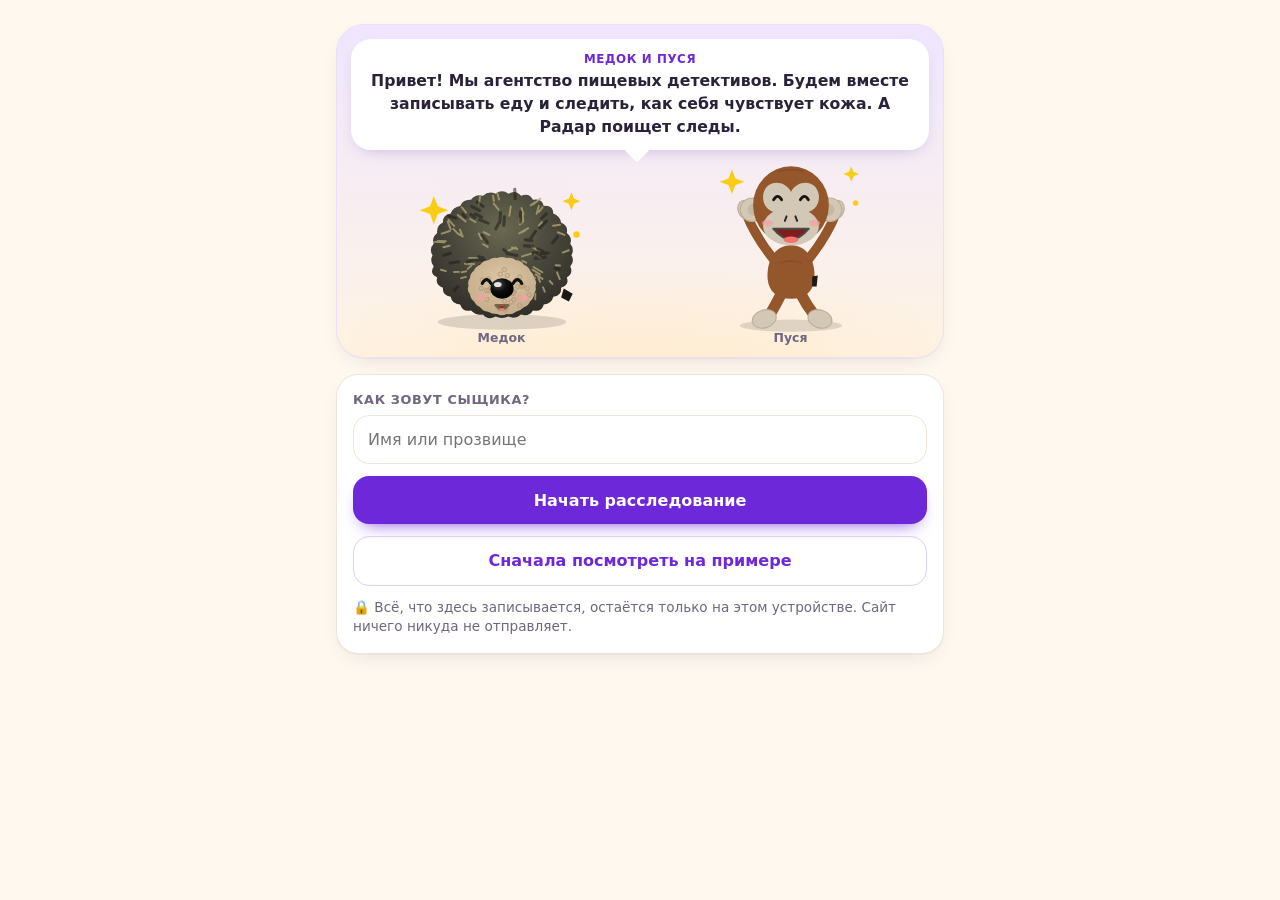
==== app/index.html @ 3711bc9a "v2: new app in app/ — PWA, radar, diary, doctor report, encrypted backup Rebuilt from scratch in app" ====
<!doctype html>
<html lang="ru">
<head>
  <meta charset="utf-8">
  <meta name="viewport" content="width=device-width, initial-scale=1, viewport-fit=cover">
  <!-- Приватность: браузеру запрещено ходить куда-либо, кроме самого сайта. Данные не могут уйти наружу. -->
  <meta http-equiv="Content-Security-Policy" content="default-src 'self'; script-src 'self'; style-src 'self' 'unsafe-inline'; img-src 'self' data: blob:; connect-src 'self'; font-src 'self'; object-src 'none'; base-uri 'self'; form-action 'none'">
  <meta name="referrer" content="no-referrer">
  <meta name="robots" content="noindex, nofollow">
  <title>Пищевой Детектив</title>
  <meta name="description" content="Дневник еды и кожи в игровой форме. Данные остаются на устройстве.">
  <meta name="theme-color" content="#6d28d9">
  <link rel="manifest" href="manifest.webmanifest">
  <link rel="icon" href="icons/icon.svg" type="image/svg+xml">
  <link rel="apple-touch-icon" href="icons/apple-touch-icon.png">
  <meta name="apple-mobile-web-app-capable" content="yes">
  <meta name="mobile-web-app-capable" content="yes">
  <meta name="apple-mobile-web-app-title" content="Детектив">
  <meta name="apple-mobile-web-app-status-bar-style" content="default">
  <link rel="stylesheet" href="styles.css">
  <script type="module" src="js/app.js"></script>
</head>
<body>
  <div class="app" id="app">
    <noscript>Для работы нужен JavaScript.</noscript>
  </div>
  <nav class="tabbar hidden" id="tabbar" aria-label="Разделы">
    <div class="tabbar-inner">
      <button class="tab" data-tab="today"><span class="ico">🏠</span>Сегодня</button>
      <button class="tab" data-tab="diary"><span class="ico">📅</span>Дневник</button>
      <button class="tab" data-tab="radar"><span class="ico">🔎</span>Радар</button>
      <button class="tab" data-tab="more"><span class="ico">⭐</span>Агентство</button>
    </div>
  </nav>
  <dialog class="sheet" id="sheet" aria-labelledby="sheetTitle"></dialog>
  <div class="toast" id="toast" role="status" aria-live="polite"></div>
</body>
</html>
---- app/styles.css ----
:root {
  color-scheme: light;
  --bg: #fff8ef;
  --card: #ffffff;
  --ink: #2a2238;
  --muted: #6f6680;
  --line: #efe5d8;
  --brand: #6d28d9;
  --brand-2: #8b5cf6;
  --brand-soft: #f1eafe;
  --amber: #f59e0b;
  --amber-soft: #fff3d6;
  --green: #16a34a;
  --green-soft: #e3f8e9;
  --red: #dc2626;
  --water: #0ea5e9;
  --water-soft: #e0f4fd;
  --c-veg: #22c55e;
  --c-prot: #f97316;
  --c-carb: #eab308;
  --c-fruit: #ec4899;
  --c-treat: #a855f7;
  --c-drink: #0ea5e9;
  --l0: #4ade80;
  --l1: #bef264;
  --l2: #fde047;
  --l3: #fb923c;
  --l4: #f43f5e;
  --radius: 22px;
  --shadow: 0 1px 0 rgba(42, 34, 56, .04), 0 8px 24px -12px rgba(42, 34, 56, .18);
  --tabbar: 72px;
  --font: ui-rounded, 'SF Pro Rounded', 'Nunito', system-ui, -apple-system, 'Segoe UI', Roboto, sans-serif;
}

* { box-sizing: border-box; }
html { -webkit-text-size-adjust: 100%; }
body {
  margin: 0;
  background: var(--bg);
  color: var(--ink);
  font: 16px/1.45 var(--font);
  -webkit-tap-highlight-color: transparent;
  overscroll-behavior-y: none;
}
button, input, textarea, select { font: inherit; color: inherit; }
button { cursor: pointer; border: 0; background: none; padding: 0; }
button:focus-visible, input:focus-visible, textarea:focus-visible { outline: 3px solid var(--brand-2); outline-offset: 2px; }
h1, h2, h3 { margin: 0; line-height: 1.2; letter-spacing: -.01em; }
h2 { font-size: 1.15rem; }
h3 { font-size: 1rem; }
p { margin: 0; }
.muted { color: var(--muted); }
.small { font-size: .85rem; }
.hidden { display: none !important; }

/* ---------- каркас ---------- */
.app {
  max-width: 640px;
  margin: 0 auto;
  padding: calc(env(safe-area-inset-top) + 8px) 16px calc(var(--tabbar) + env(safe-area-inset-bottom) + 24px);
  min-height: 100dvh;
}
.topbar {
  display: flex; align-items: center; justify-content: space-between; gap: 12px;
  padding: 8px 0 12px;
}
.brand { display: flex; align-items: center; gap: 10px; min-width: 0; }
.brand-badge {
  width: 40px; height: 40px; border-radius: 14px; flex: none;
  background: linear-gradient(135deg, var(--brand), var(--brand-2));
  display: grid; place-items: center; color: #fff; font-size: 22px;
  box-shadow: 0 6px 14px -6px var(--brand);
}
.brand > div:last-child { min-width: 0; }
.brand h1 { font-size: 1.05rem; font-weight: 800; }
.brand .sub { font-size: .78rem; color: var(--muted); white-space: nowrap; overflow: hidden; text-overflow: ellipsis; }
.stars-chip {
  display: flex; align-items: center; gap: 6px; flex: none;
  background: var(--amber-soft); color: #92400e; font-weight: 800;
  padding: 8px 12px; border-radius: 999px; font-size: .95rem;
}
.stars-chip .rank-emoji { font-size: 1.05rem; }

.view { display: grid; gap: 14px; animation: fade .25s ease; }
@keyframes fade { from { opacity: 0; transform: translateY(4px); } to { opacity: 1; transform: none; } }

.card {
  background: var(--card); border-radius: var(--radius); padding: 16px;
  box-shadow: var(--shadow); border: 1px solid var(--line);
}
.card-head { display: flex; align-items: center; justify-content: space-between; gap: 8px; margin-bottom: 12px; }
.card-head .hint { font-size: .8rem; color: var(--muted); }
.section-title { font-size: .78rem; font-weight: 800; text-transform: uppercase; letter-spacing: .06em; color: var(--muted); margin: 6px 4px -4px; }

/* ---------- нижняя навигация ---------- */
.tabbar {
  position: fixed; left: 0; right: 0; bottom: 0; z-index: 20;
  background: rgba(255, 255, 255, .92); backdrop-filter: blur(14px); -webkit-backdrop-filter: blur(14px);
  border-top: 1px solid var(--line);
  padding: 6px 8px calc(6px + env(safe-area-inset-bottom));
}
.tabbar-inner { max-width: 640px; margin: 0 auto; display: grid; grid-template-columns: repeat(4, 1fr); gap: 4px; }
.tab {
  display: grid; justify-items: center; gap: 2px; padding: 6px 4px; border-radius: 16px;
  font-size: .72rem; font-weight: 700; color: var(--muted);
}
.tab .ico { font-size: 1.4rem; line-height: 1; filter: grayscale(.6); opacity: .8; transition: transform .2s; }
.tab[aria-current='page'] { color: var(--brand); background: var(--brand-soft); }
.tab[aria-current='page'] .ico { filter: none; opacity: 1; transform: translateY(-1px) scale(1.08); }

/* ---------- сцена с маскотами ---------- */
.stage {
  position: relative; overflow: hidden;
  background:
    radial-gradient(120% 80% at 50% 120%, #ffe8c7 0%, transparent 60%),
    linear-gradient(180deg, #efe6ff 0%, #fff4e4 100%);
  border-radius: 28px; padding: 14px 14px 6px; border: 1px solid #eadff7;
  box-shadow: var(--shadow);
}
.bubble {
  position: relative; background: #fff; border-radius: 20px; padding: 12px 14px;
  font-size: .98rem; font-weight: 600; min-height: 64px;
  box-shadow: 0 6px 18px -10px rgba(76, 29, 149, .4);
}
.bubble .who { display: block; font-size: .74rem; font-weight: 800; color: var(--brand); text-transform: uppercase; letter-spacing: .05em; margin-bottom: 2px; }
.bubble::after {
  content: ''; position: absolute; bottom: -9px; width: 18px; height: 18px; background: #fff;
  transform: rotate(45deg); border-radius: 3px; left: var(--tail, 22%);
  transition: left .3s ease;
}
.mascots { display: flex; justify-content: space-around; align-items: flex-end; margin-top: 6px; }
.mascot-btn { position: relative; display: grid; justify-items: center; gap: 0; padding: 4px; border-radius: 20px; }
.mascot-btn .name { font-size: .78rem; font-weight: 800; color: var(--muted); margin-top: -4px; }
.mascot { display: block; overflow: visible; }
.stage .mascot.medok { width: clamp(112px, 30vw, 180px); height: auto; }
.stage .mascot.pusya { width: clamp(98px, 26vw, 156px); height: auto; }
.mascot .m-body { transform-origin: 50% 90%; transform-box: fill-box; }
.mascot.mood-cheer .m-body { animation: hop 1.1s ease-in-out infinite; }
.mascot.mood-happy .m-body { animation: breathe 3.5s ease-in-out infinite; }
.mascot.mood-calm .m-body { animation: breathe 4.5s ease-in-out infinite; }
.mascot.mood-think .m-body { animation: tilt 3s ease-in-out infinite; }
.mascot .m-eyes { animation: blink 5s infinite; transform-origin: center; transform-box: fill-box; }
.mascot .m-sparkles { animation: twinkle 1.4s ease-in-out infinite; transform-origin: center; transform-box: fill-box; }
.wiggle .m-body { animation: wiggle .6s ease !important; }
@keyframes breathe { 50% { transform: scale(1.025, .985); } }
@keyframes hop { 0%, 100% { transform: translateY(0); } 40% { transform: translateY(-8px) scale(1.02, .98); } 60% { transform: translateY(0) scale(1.03, .96); } }
@keyframes tilt { 50% { transform: rotate(-3deg); } }
@keyframes blink { 0%, 94%, 100% { transform: scaleY(1); } 97% { transform: scaleY(.1); } }
@keyframes twinkle { 50% { opacity: .35; transform: scale(.85); } }
@keyframes wiggle { 20% { transform: rotate(-7deg); } 45% { transform: rotate(6deg); } 70% { transform: rotate(-3deg); } }
@media (prefers-reduced-motion: reduce) {
  *, *::before, *::after { animation: none !important; transition: none !important; }
}

/* ---------- быстрые действия ---------- */
.quick { display: grid; grid-template-columns: repeat(4, 1fr); gap: 10px; }
.qbtn {
  display: grid; justify-items: center; align-content: center; gap: 4px;
  min-height: 92px; padding: 10px 4px; border-radius: 22px; font-weight: 800; font-size: .86rem;
  background: var(--card); border: 1px solid var(--line); box-shadow: var(--shadow);
  transition: transform .12s ease;
}
.qbtn:active { transform: scale(.96); }
.qbtn .ico { font-size: 1.9rem; line-height: 1; }
.qbtn.meal { background: linear-gradient(160deg, #fff, #fff1e0); }
.qbtn.skin { background: linear-gradient(160deg, #fff, #f1eafe); }
.qbtn.water { background: linear-gradient(160deg, #fff, #e0f4fd); }
.qbtn.clue { background: linear-gradient(160deg, #fff, #e3f8e9); }

.skin-quick { display: flex; gap: 10px; align-items: center; }
.skin-quick .q { flex: 1; }
.pill-btn {
  display: inline-flex; align-items: center; justify-content: center; gap: 6px;
  padding: 12px 16px; border-radius: 16px; font-weight: 800; min-height: 48px;
  background: var(--brand); color: #fff; box-shadow: 0 8px 18px -10px var(--brand);
}
.pill-btn.soft { background: var(--brand-soft); color: var(--brand); box-shadow: none; }
.pill-btn.ghost { background: transparent; color: var(--brand); box-shadow: none; border: 1.5px solid #ddd0f7; }
.pill-btn.green { background: var(--green); box-shadow: 0 8px 18px -10px var(--green); }
.pill-btn.danger { background: #fee2e2; color: var(--red); box-shadow: none; }
.pill-btn.block { width: 100%; }
.pill-btn:disabled { opacity: .5; }
.link-btn { color: var(--brand); font-weight: 800; font-size: .9rem; }

/* ---------- тарелка и вода ---------- */
.duo { display: grid; grid-template-columns: 1fr 1fr; gap: 14px; }
.plate-wrap { display: grid; justify-items: center; gap: 8px; }
.plate-legend { display: grid; grid-template-columns: 1fr 1fr; gap: 4px 10px; font-size: .78rem; font-weight: 700; }
.plate-legend span { display: flex; align-items: center; gap: 4px; opacity: .45; }
.plate-legend span.on { opacity: 1; }
.glasses { display: grid; grid-template-columns: repeat(3, 1fr); gap: 6px; justify-items: center; margin: 4px 0 8px; }
.glass { width: 38px; height: 46px; position: relative; }
.glass svg { width: 100%; height: 100%; }
.water-count { text-align: center; font-weight: 800; font-size: .9rem; }

/* ---------- лента дня ---------- */
.timeline { display: grid; gap: 8px; }
.entry {
  display: grid; grid-template-columns: 44px 1fr auto; gap: 10px; align-items: center;
  padding: 10px; border-radius: 18px; background: #fffdf9; border: 1px solid var(--line); text-align: left; width: 100%;
}
.entry .eico { width: 44px; height: 44px; border-radius: 14px; display: grid; place-items: center; font-size: 1.35rem; background: var(--amber-soft); }
.entry.skin .eico { background: var(--brand-soft); }
.entry.factor .eico { background: var(--green-soft); }
.entry.water .eico { background: var(--water-soft); }
.entry .etitle { font-weight: 800; font-size: .95rem; }
.entry .edesc { font-size: .84rem; color: var(--muted); overflow: hidden; display: -webkit-box; -webkit-line-clamp: 2; -webkit-box-orient: vertical; }
.entry .etime { font-size: .8rem; font-weight: 800; color: var(--muted); }
.empty { text-align: center; padding: 18px 8px; color: var(--muted); font-size: .92rem; }
.dots { display: inline-flex; gap: 3px; vertical-align: middle; }
.dot { width: 12px; height: 12px; border-radius: 50%; display: inline-block; border: 1px solid rgba(0, 0, 0, .08); }
.lv0 { background: var(--l0); } .lv1 { background: var(--l1); } .lv2 { background: var(--l2); } .lv3 { background: var(--l3); } .lv4 { background: var(--l4); }

/* ---------- чипсы ---------- */
.chips { display: flex; flex-wrap: wrap; gap: 8px; }
.chip {
  display: inline-flex; align-items: center; gap: 6px; padding: 9px 12px; border-radius: 999px;
  background: #fff; border: 1.5px solid var(--line); font-weight: 700; font-size: .92rem; min-height: 42px;
  transition: transform .1s ease, background .15s;
}
.chip:active { transform: scale(.95); }
.chip[aria-pressed='true'] { background: var(--brand-soft); border-color: var(--brand-2); color: var(--brand); }
.chip.small { padding: 5px 10px; min-height: 32px; font-size: .84rem; }
.chip .x { font-weight: 900; opacity: .6; margin-left: 2px; }
.chip.green { background: var(--green-soft); border-color: #bfe9cc; color: #166534; }
.chip.amber { background: var(--amber-soft); border-color: #fde3a7; color: #92400e; }

/* ---------- шторка (dialog) ---------- */
dialog.sheet {
  border: 0; padding: 0; margin: auto auto 0; width: 100%; max-width: 640px;
  max-height: calc(100dvh - env(safe-area-inset-top) - 24px);
  border-radius: 28px 28px 0 0; background: var(--bg); color: var(--ink);
  box-shadow: 0 -20px 50px -20px rgba(42, 34, 56, .45);
}
dialog.sheet[open] { display: flex; flex-direction: column; animation: up .28s cubic-bezier(.2, .9, .3, 1.1); }
dialog.sheet::backdrop { background: rgba(30, 20, 50, .38); }
@keyframes up { from { transform: translateY(40px); opacity: .4; } to { transform: none; opacity: 1; } }
@media (min-width: 700px) {
  dialog.sheet { margin: auto; border-radius: 28px; max-height: 88dvh; }
}
.sheet-head { display: flex; align-items: center; justify-content: space-between; gap: 10px; padding: 16px 18px 10px; }
.sheet-head h2 { font-size: 1.2rem; }
.sheet-close { width: 38px; height: 38px; border-radius: 50%; background: #fff; border: 1px solid var(--line); font-size: 1.1rem; font-weight: 900; color: var(--muted); }
.sheet-body { padding: 4px 18px 16px; overflow-y: auto; display: flex; flex-direction: column; gap: 16px; -webkit-overflow-scrolling: touch; flex: 1 1 auto; min-height: 0; }
.sheet-body > * { flex-shrink: 0; }
.sheet-foot {
  padding: 12px 18px calc(12px + env(safe-area-inset-bottom)); display: flex; gap: 10px;
  border-top: 1px solid var(--line); background: rgba(255, 248, 239, .96);
}
.sheet-foot .pill-btn { flex: 1; }

.field { display: grid; gap: 6px; }
.field > label, .label { font-size: .8rem; font-weight: 800; color: var(--muted); text-transform: uppercase; letter-spacing: .05em; }
.input, textarea.input {
  width: 100%; border-radius: 16px; border: 1.5px solid var(--line); background: #fff; padding: 12px 14px; min-height: 48px;
  font-size: 16px;
}
textarea.input { min-height: 72px; resize: vertical; }
.input:focus { border-color: var(--brand-2); outline: none; }
.seg { display: flex; gap: 6px; overflow-x: auto; padding-bottom: 2px; scrollbar-width: none; }
.seg::-webkit-scrollbar { display: none; }
.seg button { flex: none; padding: 9px 14px; border-radius: 999px; background: #fff; border: 1.5px solid var(--line); font-weight: 800; font-size: .9rem; }
.seg button[aria-pressed='true'] { background: var(--ink); color: #fff; border-color: var(--ink); }

.tray { min-height: 48px; padding: 8px; border-radius: 18px; border: 1.5px dashed #e3d6c4; background: #fffdf9; }
.tray .placeholder { color: var(--muted); font-size: .9rem; padding: 6px; }
.suggest { display: grid; gap: 6px; }
.suggest button {
  text-align: left; padding: 10px 12px; border-radius: 14px; background: var(--brand-soft); color: var(--brand); font-weight: 700; font-size: .9rem;
}
.cat-title { display: flex; align-items: center; gap: 6px; font-weight: 800; font-size: .95rem; margin-bottom: 8px; }
.cat-title i { width: 10px; height: 10px; border-radius: 50%; display: inline-block; }

/* шкала кожи */
.zone { display: grid; gap: 8px; padding: 12px; background: #fff; border-radius: 18px; border: 1px solid var(--line); }
.zone-head { display: flex; justify-content: space-between; align-items: center; font-weight: 800; }
.zone-head .val { font-size: .84rem; color: var(--muted); }
.levels { display: grid; grid-template-columns: repeat(5, 1fr); gap: 6px; }
.level {
  aspect-ratio: 1; border-radius: 16px; display: grid; place-items: center; font-size: 1.5rem;
  border: 2.5px solid transparent; opacity: .55; transition: transform .1s, opacity .15s;
  max-height: 64px; width: 100%;
}
.level[aria-pressed='true'] { opacity: 1; border-color: var(--ink); transform: scale(1.06); }
.toggle { display: flex; align-items: center; justify-content: space-between; gap: 10px; padding: 12px 14px; background: #fff; border-radius: 16px; border: 1px solid var(--line); font-weight: 700; }
.switch { width: 52px; height: 32px; border-radius: 999px; background: #e5e0ea; position: relative; transition: background .2s; flex: none; }
.switch::after { content: ''; position: absolute; top: 3px; left: 3px; width: 26px; height: 26px; border-radius: 50%; background: #fff; box-shadow: 0 2px 4px rgba(0, 0, 0, .2); transition: transform .2s; }
.switch[aria-checked='true'] { background: var(--brand); }
.switch[aria-checked='true']::after { transform: translateX(20px); }

/* ---------- календарь ---------- */
.cal-head { display: flex; align-items: center; justify-content: space-between; margin-bottom: 10px; }
.cal-head h2 { text-transform: capitalize; }
.cal-nav { width: 40px; height: 40px; border-radius: 50%; background: var(--brand-soft); color: var(--brand); font-weight: 900; font-size: 1.1rem; }
.cal { display: grid; grid-template-columns: repeat(7, 1fr); gap: 5px; }
.cal .wd { text-align: center; font-size: .72rem; font-weight: 800; color: var(--muted); padding-bottom: 2px; }
.day {
  aspect-ratio: 1; border-radius: 12px; display: grid; place-items: center; position: relative;
  font-weight: 800; font-size: .9rem; background: #f6f1ea; color: #8b8295;
}
.day.has { color: var(--ink); }
.day.lv0 { background: #c9f5d8; } .day.lv1 { background: #e6fab8; } .day.lv2 { background: #fdf0a2; } .day.lv3 { background: #fed1aa; } .day.lv4 { background: #fdb4c0; }
.day.meals::after { content: ''; position: absolute; bottom: 5px; width: 5px; height: 5px; border-radius: 50%; background: var(--ink); opacity: .45; }
.day.today { outline: 2px solid var(--brand); outline-offset: 1px; }
.day[aria-pressed='true'] { box-shadow: inset 0 0 0 2.5px var(--ink); }
.day.future { opacity: .35; }
.legend { display: flex; flex-wrap: wrap; gap: 10px; margin-top: 12px; font-size: .76rem; color: var(--muted); font-weight: 700; }
.legend span { display: inline-flex; gap: 4px; align-items: center; }

/* ---------- радар ---------- */
.zone-tabs { display: grid; grid-template-columns: repeat(4, 1fr); gap: 6px; }
.zone-tabs button { padding: 9px 4px; border-radius: 14px; background: #fff; border: 1.5px solid var(--line); font-weight: 800; font-size: .86rem; }
.zone-tabs button[aria-pressed='true'] { background: var(--ink); border-color: var(--ink); color: #fff; }
.progress { height: 12px; border-radius: 999px; background: #efe8f9; overflow: hidden; }
.progress > i { display: block; height: 100%; border-radius: inherit; background: linear-gradient(90deg, var(--brand-2), var(--brand)); }
.suspect {
  display: grid; gap: 10px; padding: 14px; border-radius: 20px;
  background: linear-gradient(160deg, #fff, #fff0f3); border: 1px solid #fbd5dd;
}
.suspect.watch { background: linear-gradient(160deg, #fff, #fff8e6); border-color: #fbe6b5; }
.suspect-head { display: flex; align-items: center; gap: 10px; }
.suspect-head .big { font-size: 2rem; width: 48px; height: 48px; display: grid; place-items: center; background: #fff; border-radius: 16px; flex: none; }
.suspect-head .name { font-weight: 800; font-size: 1.05rem; }
.tag { display: inline-block; font-size: .7rem; font-weight: 800; padding: 3px 8px; border-radius: 999px; background: #fee2e2; color: #b91c1c; text-transform: uppercase; letter-spacing: .04em; }
.tag.watch { background: #fef3c7; color: #92400e; }
.tag.fam { background: var(--brand-soft); color: var(--brand); }
.compare { display: grid; gap: 6px; font-size: .84rem; }
.bar-row { display: grid; grid-template-columns: 92px 1fr 44px; gap: 8px; align-items: center; }
.bar { height: 12px; border-radius: 999px; background: #f2edf7; overflow: hidden; }
.bar > i { display: block; height: 100%; border-radius: inherit; }
.note { font-size: .82rem; color: var(--muted); background: #fff; border-radius: 14px; padding: 8px 10px; border: 1px dashed var(--line); }
.trend { width: 100%; height: auto; display: block; }
.parent-note { font-size: .82rem; color: #57534e; background: #f5f5f4; border-radius: 16px; padding: 12px 14px; }

/* ---------- значки ---------- */
.badges { display: grid; grid-template-columns: repeat(auto-fill, minmax(96px, 1fr)); gap: 10px; }
.badge { display: grid; justify-items: center; text-align: center; gap: 4px; padding: 12px 6px; border-radius: 18px; background: #fff; border: 1px solid var(--line); }
.badge .ico { font-size: 2rem; width: 56px; height: 56px; display: grid; place-items: center; border-radius: 50%; background: var(--amber-soft); }
.badge.locked .ico { filter: grayscale(1); opacity: .35; background: #f3f0f5; }
.badge .t { font-weight: 800; font-size: .82rem; line-height: 1.15; }
.badge .h { font-size: .72rem; color: var(--muted); line-height: 1.2; }
.rank-card { display: grid; gap: 8px; }
.rank-line { display: flex; align-items: center; gap: 12px; }
.rank-line .big { font-size: 2.4rem; }

/* ---------- списки настроек ---------- */
.list { display: grid; gap: 2px; }
.row {
  display: flex; align-items: center; gap: 12px; padding: 12px 4px; border-bottom: 1px solid var(--line); text-align: left; width: 100%;
}
.row:last-child { border-bottom: 0; }
.row .ico { font-size: 1.4rem; width: 32px; text-align: center; flex: none; }
.row .txt { flex: 1; min-width: 0; }
.row .t { font-weight: 800; }
.row .d { font-size: .82rem; color: var(--muted); }
.row .chev { color: var(--muted); font-weight: 900; }

/* ---------- тост ---------- */
.toast {
  position: fixed; left: 50%; transform: translateX(-50%) translateY(20px); z-index: 60;
  bottom: calc(var(--tabbar) + env(safe-area-inset-bottom) + 14px);
  background: var(--ink); color: #fff; padding: 12px 14px 12px 18px; border-radius: 18px; font-weight: 700;
  display: flex; align-items: center; gap: 14px; max-width: calc(100% - 32px); width: max-content;
  opacity: 0; pointer-events: none; transition: opacity .2s, transform .2s;
  box-shadow: 0 12px 30px -12px rgba(0, 0, 0, .5);
}
.toast.show { opacity: 1; transform: translateX(-50%); pointer-events: auto; }
.toast button { color: #c4b5fd; font-weight: 900; }

.banner { display: flex; gap: 10px; align-items: center; padding: 12px 14px; border-radius: 18px; background: var(--amber-soft); border: 1px solid #fde3a7; font-size: .88rem; font-weight: 700; color: #78350f; }
.banner .pill-btn { padding: 8px 12px; min-height: 0; font-size: .82rem; }

/* ---------- онбординг ---------- */
.onboard { display: grid; gap: 16px; text-align: center; padding-top: 16px; }
.onboard .mascots { margin: 0; }
.onboard h1 { font-size: 1.6rem; font-weight: 900; }

/* ---------- отчёт для врача ---------- */
.report { position: fixed; inset: 0; z-index: 80; background: #fff; overflow-y: auto; color: #111; font-family: system-ui, -apple-system, 'Segoe UI', Roboto, sans-serif; }
.report-inner { max-width: 820px; margin: 0 auto; padding: calc(env(safe-area-inset-top) + 16px) 20px 40px; }
.report-tools { display: flex; gap: 10px; justify-content: flex-end; margin-bottom: 12px; position: sticky; top: 0; background: #fff; padding: 8px 0; }
.report h1 { font-size: 1.4rem; margin-bottom: 4px; }
.report h2 { font-size: 1.05rem; margin: 20px 0 8px; border-bottom: 2px solid #111; padding-bottom: 4px; }
.report table { width: 100%; border-collapse: collapse; font-size: .82rem; }
.report th, .report td { border: 1px solid #ccc; padding: 5px 6px; vertical-align: top; text-align: left; }
.report th { background: #f3f3f3; }
.report td.num { text-align: center; width: 44px; }
.report .kpis { display: grid; grid-template-columns: repeat(auto-fit, minmax(140px, 1fr)); gap: 8px; }
.report .kpi { border: 1px solid #ccc; border-radius: 8px; padding: 8px 10px; }
.report .kpi b { display: block; font-size: 1.2rem; }
.report .disclaimer { font-size: .8rem; color: #444; margin-top: 18px; }

@media print {
  body > *:not(.report) { display: none !important; }
  .report { position: static; overflow: visible; }
  .report-tools { display: none; }
  .report-inner { padding: 0; max-width: none; }
  .report tr { break-inside: avoid; }
}

@media (min-width: 560px) {
  .quick .qbtn { min-height: 104px; }
}
@media (max-width: 370px) {
  .quick { grid-template-columns: repeat(2, 1fr); }
  .duo { grid-template-columns: 1fr; }
}
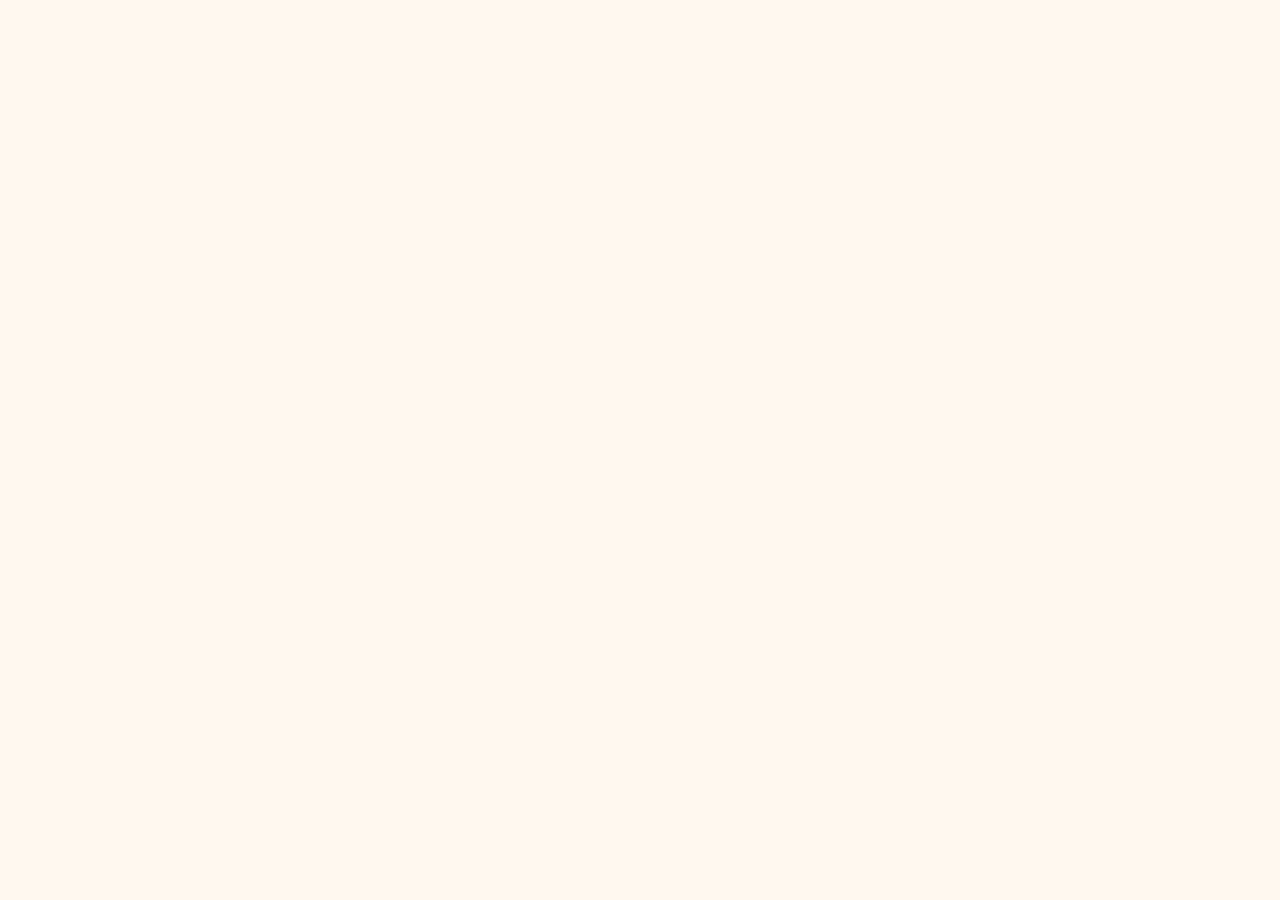
==== commit 67ff0a5b: "Move v2 to the site root, drop v1; mascots closer to the toys - App now lives at the repo root (inde" ====
--- a/app/index.html
+++ b/app/index.html
@@ -2,37 +2,9 @@
 <html lang="ru">
 <head>
   <meta charset="utf-8">
-  <meta name="viewport" content="width=device-width, initial-scale=1, viewport-fit=cover">
-  <!-- Приватность: браузеру запрещено ходить куда-либо, кроме самого сайта. Данные не могут уйти наружу. -->
-  <meta http-equiv="Content-Security-Policy" content="default-src 'self'; script-src 'self'; style-src 'self' 'unsafe-inline'; img-src 'self' data: blob:; connect-src 'self'; font-src 'self'; object-src 'none'; base-uri 'self'; form-action 'none'">
-  <meta name="referrer" content="no-referrer">
-  <meta name="robots" content="noindex, nofollow">
+  <meta name="robots" content="noindex">
+  <meta http-equiv="refresh" content="0; url=../">
   <title>Пищевой Детектив</title>
-  <meta name="description" content="Дневник еды и кожи в игровой форме. Данные остаются на устройстве.">
-  <meta name="theme-color" content="#6d28d9">
-  <link rel="manifest" href="manifest.webmanifest">
-  <link rel="icon" href="icons/icon.svg" type="image/svg+xml">
-  <link rel="apple-touch-icon" href="icons/apple-touch-icon.png">
-  <meta name="apple-mobile-web-app-capable" content="yes">
-  <meta name="mobile-web-app-capable" content="yes">
-  <meta name="apple-mobile-web-app-title" content="Детектив">
-  <meta name="apple-mobile-web-app-status-bar-style" content="default">
-  <link rel="stylesheet" href="styles.css">
-  <script type="module" src="js/app.js"></script>
 </head>
-<body>
-  <div class="app" id="app">
-    <noscript>Для работы нужен JavaScript.</noscript>
-  </div>
-  <nav class="tabbar hidden" id="tabbar" aria-label="Разделы">
-    <div class="tabbar-inner">
-      <button class="tab" data-tab="today"><span class="ico">🏠</span>Сегодня</button>
-      <button class="tab" data-tab="diary"><span class="ico">📅</span>Дневник</button>
-      <button class="tab" data-tab="radar"><span class="ico">🔎</span>Радар</button>
-      <button class="tab" data-tab="more"><span class="ico">⭐</span>Агентство</button>
-    </div>
-  </nav>
-  <dialog class="sheet" id="sheet" aria-labelledby="sheetTitle"></dialog>
-  <div class="toast" id="toast" role="status" aria-live="polite"></div>
-</body>
+<body><a href="../">Пищевой Детектив переехал на главную страницу</a></body>
 </html>
